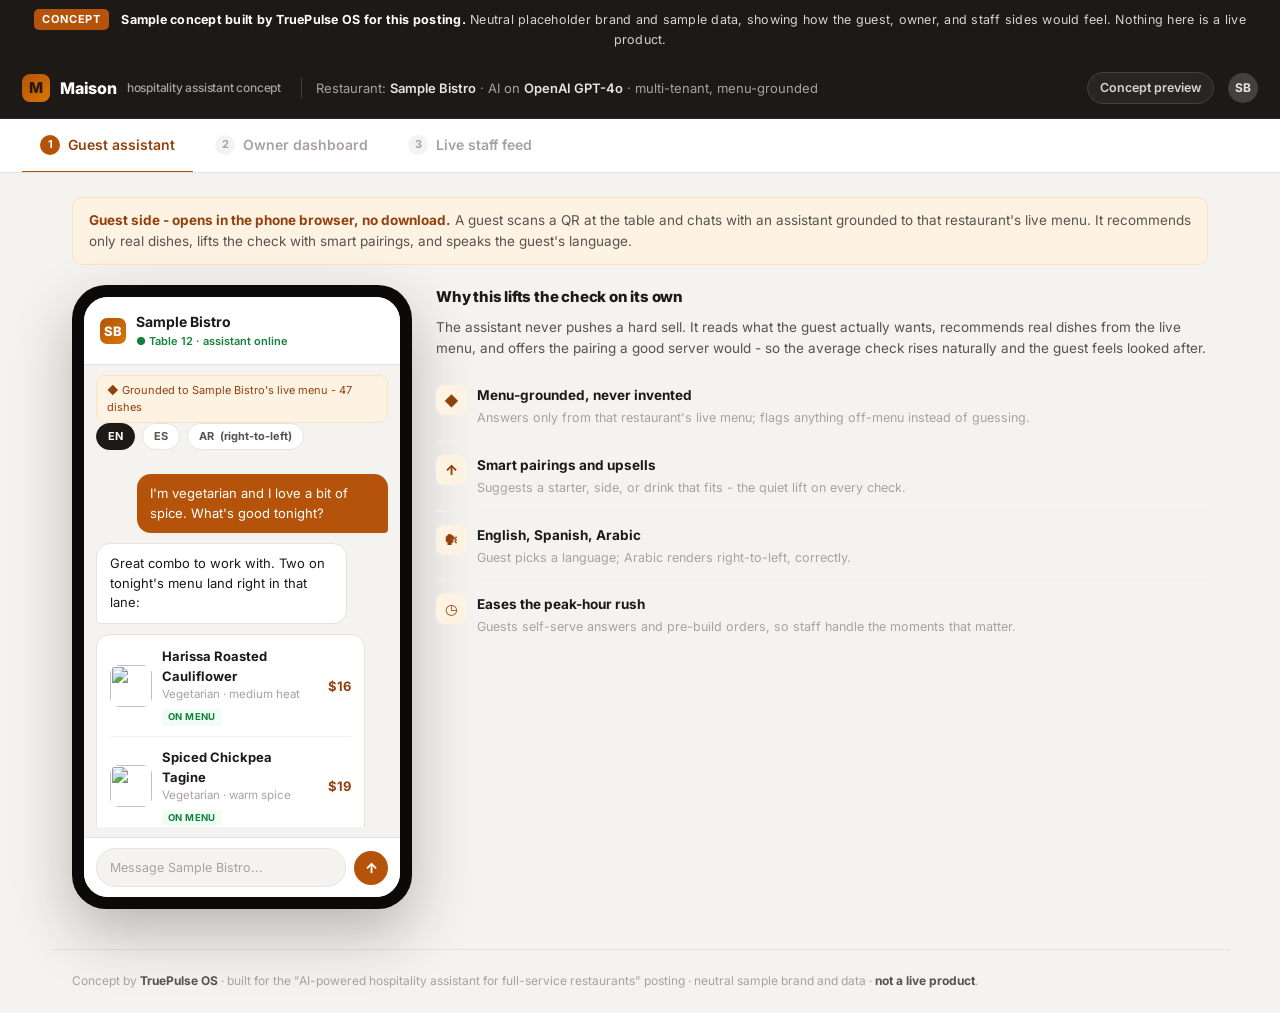
==== index.html @ a8e7f32b "Add hospitality assistant concept" ====
<!DOCTYPE html>
<html lang="en">
<head>
<meta charset="utf-8">
<meta name="viewport" content="width=device-width, initial-scale=1">
<title>AI Hospitality Assistant - Concept (Guest / Owner / Staff)</title>
<link rel="preconnect" href="https://fonts.googleapis.com">
<link rel="preconnect" href="https://fonts.gstatic.com" crossorigin>
<link href="https://fonts.googleapis.com/css2?family=Inter:wght@400;500;600;700;800&display=swap" rel="stylesheet">
<style>
  :root{
    --bg:#1c1917;--panel:#ffffff;--app:#f5f3f0;--line:#e7e2db;
    --ink:#1c1917;--ink2:#57534e;--ink3:#a8a29e;
    --accent:#b45309;--accent-d:#92400e;--accent-soft:#fef3e2;
    --gold:#d97706;
    --ok:#15803d;--ok-bg:#f0fdf4;
    --warn:#b45309;--warn-bg:#fffbeb;
    --crit:#b91c1c;--crit-bg:#fef2f2;
    --info:#0e7490;--info-bg:#ecfeff;
    --font:'Inter',system-ui,Segoe UI,sans-serif;
  }
  *{box-sizing:border-box;margin:0;padding:0;}
  body{font-family:var(--font);background:var(--app);color:var(--ink);font-size:14px;line-height:1.55;-webkit-font-smoothing:antialiased;}
  a{color:inherit;text-decoration:none;}

  .banner{background:var(--bg);color:#d6d3d1;font-size:12.5px;letter-spacing:.02em;text-align:center;padding:9px 16px;}
  .banner b{color:#fff;}
  .banner .pill{display:inline-block;background:var(--accent);color:#fff;font-weight:700;font-size:11px;letter-spacing:.08em;text-transform:uppercase;padding:2px 8px;border-radius:5px;margin-right:8px;vertical-align:1px;}

  .top{display:flex;align-items:center;gap:14px;background:var(--bg);color:#e7e5e4;padding:14px 22px;border-bottom:1px solid #292524;}
  .logo{display:flex;align-items:center;gap:10px;font-weight:800;font-size:16px;color:#fff;letter-spacing:-.2px;}
  .logo .mark{width:28px;height:28px;border-radius:8px;background:linear-gradient(135deg,var(--accent),var(--gold));display:grid;place-items:center;color:#2b1608;font-size:15px;font-weight:800;}
  .top .ctx{margin-left:6px;padding-left:14px;border-left:1px solid #44403c;color:#a8a29e;font-size:13px;}
  .top .ctx b{color:#e7e5e4;font-weight:600;}
  .top .right{margin-left:auto;display:flex;align-items:center;gap:14px;color:#a8a29e;font-size:12.5px;}
  .top .role{background:#292524;border:1px solid #44403c;border-radius:999px;padding:5px 12px;color:#d6d3d1;font-weight:600;}
  .top .who{width:30px;height:30px;border-radius:50%;background:#44403c;display:grid;place-items:center;color:#e7e5e4;font-weight:700;font-size:12px;}

  .tabs{display:flex;gap:4px;background:#fff;border-bottom:1px solid var(--line);padding:0 22px;position:sticky;top:0;z-index:20;overflow-x:auto;}
  .tab{padding:15px 18px;font-weight:600;font-size:14px;color:var(--ink3);cursor:pointer;border-bottom:2.5px solid transparent;transition:.15s;display:flex;align-items:center;gap:8px;white-space:nowrap;}
  .tab:hover{color:var(--ink2);}
  .tab.on{color:var(--accent-d);border-bottom-color:var(--accent);}
  .tab .num{width:20px;height:20px;border-radius:50%;background:var(--app);display:grid;place-items:center;font-size:11px;font-weight:700;color:var(--ink3);}
  .tab.on .num{background:var(--accent);color:#fff;}

  .wrap{max-width:1180px;margin:0 auto;padding:24px 22px 40px;}
  .view{display:none;}
  .view.on{display:block;animation:fade .25s ease;}
  @keyframes fade{from{opacity:0;transform:translateY(6px);}to{opacity:1;transform:none;}}

  .card{background:var(--panel);border:1px solid var(--line);border-radius:14px;box-shadow:0 1px 2px rgba(28,25,23,.04);}
  .card .hd{padding:16px 20px;border-bottom:1px solid var(--line);display:flex;align-items:center;gap:10px;}
  .card .hd h2{font-size:13px;font-weight:700;letter-spacing:.03em;text-transform:uppercase;color:var(--ink2);}
  .card .hd .count{margin-left:auto;font-size:12px;font-weight:600;color:var(--ink3);}
  .flow{color:var(--ink2);font-size:13.5px;margin:0 0 20px;padding:12px 16px;background:var(--accent-soft);border:1px solid #fbe3c4;border-radius:10px;}
  .flow b{color:var(--accent-d);}

  /* ===== Guest view ===== */
  .gcols{display:grid;grid-template-columns:340px 1fr;gap:24px;align-items:start;}
  @media(max-width:860px){.gcols{grid-template-columns:1fr;}}
  .phone{background:#0c0a09;border-radius:34px;padding:12px;box-shadow:0 24px 60px rgba(28,25,23,.28);max-width:340px;margin:0 auto;}
  .screen{background:var(--app);border-radius:24px;overflow:hidden;display:flex;flex-direction:column;height:600px;}
  .gbar{background:#fff;padding:14px 16px;border-bottom:1px solid var(--line);display:flex;align-items:center;gap:10px;}
  .gbar .gm{width:26px;height:26px;border-radius:7px;background:linear-gradient(135deg,var(--accent),var(--gold));display:grid;place-items:center;color:#fff;font-weight:800;font-size:13px;}
  .gbar .gt{font-weight:700;font-size:14px;}
  .gbar .gs{font-size:11px;color:var(--ok);font-weight:600;}
  .ground{margin:10px 12px 0;font-size:11px;color:var(--accent-d);background:var(--accent-soft);border:1px solid #fbe3c4;border-radius:8px;padding:6px 10px;display:flex;align-items:center;gap:6px;}
  .chat{flex:1;overflow:auto;padding:14px 12px;display:flex;flex-direction:column;gap:10px;}
  .b{max-width:86%;padding:10px 13px;border-radius:14px;font-size:13px;line-height:1.5;}
  .b.ai{background:#fff;border:1px solid var(--line);color:var(--ink);align-self:flex-start;border-bottom-left-radius:4px;}
  .b.me{background:var(--accent);color:#fff;align-self:flex-end;border-bottom-right-radius:4px;}
  .rec{align-self:flex-start;max-width:92%;background:#fff;border:1px solid var(--line);border-radius:14px;border-bottom-left-radius:4px;padding:11px 13px;}
  .rec .dish{display:flex;align-items:center;gap:10px;}
  .rec .dish + .dish{margin-top:10px;padding-top:10px;border-top:1px solid #f4f1ec;}
  .rec .thumb{width:42px;height:42px;border-radius:9px;object-fit:cover;flex:0 0 42px;}
  .rec .dn{font-weight:700;font-size:13px;}
  .rec .dd{font-size:11.5px;color:var(--ink3);}
  .rec .dp{margin-left:auto;font-weight:700;font-size:13px;color:var(--accent-d);}
  .rec .tag{display:inline-block;margin-top:2px;font-size:9.5px;font-weight:700;letter-spacing:.04em;text-transform:uppercase;color:var(--ok);background:var(--ok-bg);padding:1px 6px;border-radius:4px;}
  .pair{margin-top:10px;padding-top:10px;border-top:1px solid #f4f1ec;font-size:12px;color:var(--ink2);}
  .pair b{color:var(--accent-d);}
  .ginput{background:#fff;border-top:1px solid var(--line);padding:10px 12px;display:flex;gap:8px;align-items:center;}
  .ginput .gi{flex:1;background:var(--app);border:1px solid var(--line);border-radius:999px;padding:9px 13px;color:var(--ink3);font-size:12.5px;}
  .ginput .gsend{width:34px;height:34px;border-radius:50%;background:var(--accent);color:#fff;display:grid;place-items:center;font-weight:800;}
  .langrow{display:flex;gap:7px;margin:0 12px 10px;flex-wrap:wrap;}
  .lang{font-size:11px;font-weight:700;border:1px solid var(--line);background:#fff;color:var(--ink2);border-radius:999px;padding:4px 11px;cursor:pointer;}
  .lang.on{background:var(--ink);color:#fff;border-color:var(--ink);}
  .gside h3{font-size:15px;font-weight:800;margin-bottom:8px;letter-spacing:-.2px;}
  .gside p{color:var(--ink2);font-size:13.5px;margin-bottom:14px;}
  .feat{display:flex;gap:11px;padding:13px 0;border-top:1px solid #f4f1ec;}
  .feat:first-of-type{border-top:0;}
  .feat .fi{width:30px;height:30px;border-radius:8px;background:var(--accent-soft);color:var(--accent-d);display:grid;place-items:center;font-weight:800;flex:0 0 30px;font-size:14px;}
  .feat .fb b{display:block;font-size:13.5px;}
  .feat .fb span{font-size:12.5px;color:var(--ink3);}

  /* ===== Owner dashboard ===== */
  .tiles{display:grid;grid-template-columns:repeat(4,1fr);gap:14px;margin-bottom:20px;}
  @media(max-width:640px){.tiles{grid-template-columns:repeat(2,1fr);}}
  .tile{background:var(--panel);border:1px solid var(--line);border-radius:12px;padding:16px 18px;}
  .tile .n{font-size:26px;font-weight:800;letter-spacing:-.5px;line-height:1;color:var(--accent-d);}
  .tile .l{font-size:11px;font-weight:600;letter-spacing:.04em;text-transform:uppercase;color:var(--ink3);margin-top:6px;}
  .tile .up{font-size:11.5px;font-weight:700;color:var(--ok);margin-top:5px;}
  .tile.ok .n{color:var(--ok);}
  .ocols{display:grid;grid-template-columns:1.5fr 1fr;gap:20px;}
  @media(max-width:920px){.ocols{grid-template-columns:1fr;}}
  table{width:100%;border-collapse:collapse;}
  thead th{text-align:left;font-size:10.5px;font-weight:700;letter-spacing:.05em;text-transform:uppercase;color:var(--ink3);padding:12px 18px;border-bottom:1px solid var(--line);background:#faf8f5;}
  tbody td{padding:12px 18px;border-bottom:1px solid #f4f1ec;vertical-align:middle;font-size:13px;}
  .dishc{font-weight:700;}
  .dishc .p{font-size:11.5px;color:var(--ink3);font-weight:500;}
  .pricec{font-weight:700;color:var(--ink);}
  .toggle{width:38px;height:22px;border-radius:999px;background:var(--accent);position:relative;display:inline-block;}
  .toggle.off{background:#d6d3d1;}
  .toggle i{position:absolute;top:2px;left:18px;width:18px;height:18px;border-radius:50%;background:#fff;transition:.15s;}
  .toggle.off i{left:2px;}
  .prio{padding:13px 18px;border-top:1px solid #f4f1ec;display:flex;gap:11px;align-items:flex-start;}
  .prio:first-of-type{border-top:0;}
  .prio .pn{width:22px;height:22px;border-radius:6px;background:var(--accent-soft);color:var(--accent-d);display:grid;place-items:center;font-weight:800;font-size:11px;flex:0 0 22px;margin-top:1px;}
  .prio .pt{font-weight:600;font-size:13.5px;}
  .prio .ps{font-size:12px;color:var(--ink3);}
  .order{padding:12px 18px;border-top:1px solid #f4f1ec;display:flex;align-items:center;gap:11px;}
  .order:first-of-type{border-top:0;}
  .order .dotlive{width:8px;height:8px;border-radius:50%;background:var(--ok);flex:0 0 8px;}
  .order .ot{font-weight:600;font-size:13.5px;}
  .order .os{font-size:12px;color:var(--ink3);}
  .order .oa{margin-left:auto;font-weight:700;color:var(--accent-d);}

  /* ===== Live staff ===== */
  .feed{max-width:720px;}
  .ev{padding:14px 18px;border-top:1px solid #f4f1ec;display:flex;gap:13px;align-items:flex-start;}
  .ev:first-of-type{border-top:0;}
  .ev .ic{width:34px;height:34px;border-radius:9px;display:grid;place-items:center;font-weight:800;font-size:14px;flex:0 0 34px;}
  .ev .ic.new{background:var(--info-bg);color:var(--info);}
  .ev .ic.food{background:var(--accent-soft);color:var(--accent-d);}
  .ev .ic.alert{background:var(--crit-bg);color:var(--crit);}
  .ev .ic.ok{background:var(--ok-bg);color:var(--ok);}
  .ev .et{font-weight:600;font-size:13.5px;}
  .ev .es{font-size:12.5px;color:var(--ink3);margin-top:1px;}
  .ev .time{margin-left:auto;font-size:11.5px;color:var(--ink3);white-space:nowrap;}
  .ev .lng{display:inline-block;font-size:10px;font-weight:700;letter-spacing:.03em;text-transform:uppercase;color:var(--info);background:var(--info-bg);padding:1px 6px;border-radius:4px;margin-left:6px;}

  .foot{max-width:1180px;margin:0 auto;padding:22px;color:var(--ink3);font-size:12px;border-top:1px solid var(--line);}
  .foot b{color:var(--ink2);}
</style>
</head>
<body>

<div class="banner"><span class="pill">Concept</span> <b>Sample concept built by TruePulse OS for this posting.</b> Neutral placeholder brand and sample data, showing how the guest, owner, and staff sides would feel. Nothing here is a live product.</div>

<div class="top">
  <div class="logo"><span class="mark">M</span> Maison <span style="font-weight:500;color:#a8a29e;font-size:12px;">hospitality assistant concept</span></div>
  <div class="ctx">Restaurant: <b>Sample Bistro</b> · AI on <b>OpenAI GPT-4o</b> · multi-tenant, menu-grounded</div>
  <div class="right"><span class="role">Concept preview</span><span class="who">SB</span></div>
</div>

<div class="tabs">
  <div class="tab on" data-v="guest"><span class="num">1</span> Guest assistant</div>
  <div class="tab" data-v="owner"><span class="num">2</span> Owner dashboard</div>
  <div class="tab" data-v="staff"><span class="num">3</span> Live staff feed</div>
</div>

<div class="wrap">

  <!-- ===================== GUEST ===================== -->
  <div class="view on" id="guest">
    <div class="flow"><b>Guest side - opens in the phone browser, no download.</b> A guest scans a QR at the table and chats with an assistant grounded to that restaurant's live menu. It recommends only real dishes, lifts the check with smart pairings, and speaks the guest's language.</div>
    <div class="gcols">
      <div class="phone">
        <div class="screen">
          <div class="gbar"><span class="gm">SB</span><div><div class="gt">Sample Bistro</div><div class="gs">● Table 12 · assistant online</div></div></div>
          <div class="ground">◆ Grounded to Sample Bistro's live menu - 47 dishes</div>
          <div class="langrow"><span class="lang on">EN</span><span class="lang">ES</span><span class="lang">AR &nbsp;(right-to-left)</span></div>
          <div class="chat">
            <div class="b me">I'm vegetarian and I love a bit of spice. What's good tonight?</div>
            <div class="b ai">Great combo to work with. Two on tonight's menu land right in that lane:</div>
            <div class="rec">
              <div class="dish">
                <img class="thumb" src="https://images.unsplash.com/photo-1511690656952-34342bb7c2f2?w=120&h=120&fit=crop" alt="">
                <div><div class="dn">Harissa Roasted Cauliflower</div><div class="dd">Vegetarian · medium heat</div><span class="tag">On menu</span></div>
                <div class="dp">$16</div>
              </div>
              <div class="dish">
                <img class="thumb" src="https://images.unsplash.com/photo-1476718406336-bb5a9690ee2a?w=120&h=120&fit=crop" alt="">
                <div><div class="dn">Spiced Chickpea Tagine</div><div class="dd">Vegetarian · warm spice</div><span class="tag">On menu</span></div>
                <div class="dp">$19</div>
              </div>
              <div class="pair">Want to make it a meal? Guests love the <b>Charred Corn starter (+$7)</b> and a <b>mint lemonade (+$5)</b> with the tagine.</div>
            </div>
            <div class="b me">The tagine, and add the corn.</div>
            <div class="b ai">Nice pick. Added the tagine and charred corn - $26. Sending it to your server now. Anything for the table to share?</div>
          </div>
          <div class="langrow" style="margin-top:0"></div>
          <div class="ginput"><span class="gi">Message Sample Bistro...</span><span class="gsend">↑</span></div>
        </div>
      </div>
      <div class="gside">
        <h3>Why this lifts the check on its own</h3>
        <p>The assistant never pushes a hard sell. It reads what the guest actually wants, recommends real dishes from the live menu, and offers the pairing a good server would - so the average check rises naturally and the guest feels looked after.</p>
        <div class="feat"><span class="fi">◆</span><div class="fb"><b>Menu-grounded, never invented</b><span>Answers only from that restaurant's live menu; flags anything off-menu instead of guessing.</span></div></div>
        <div class="feat"><span class="fi">↑</span><div class="fb"><b>Smart pairings and upsells</b><span>Suggests a starter, side, or drink that fits - the quiet lift on every check.</span></div></div>
        <div class="feat"><span class="fi">🗣</span><div class="fb"><b>English, Spanish, Arabic</b><span>Guest picks a language; Arabic renders right-to-left, correctly.</span></div></div>
        <div class="feat"><span class="fi">◷</span><div class="fb"><b>Eases the peak-hour rush</b><span>Guests self-serve answers and pre-build orders, so staff handle the moments that matter.</span></div></div>
      </div>
    </div>
  </div>

  <!-- ===================== OWNER ===================== -->
  <div class="view" id="owner">
    <div class="flow"><b>Owner side - your dashboard.</b> Manage the menu the assistant is grounded to, see the day's priorities, watch live orders come in, and track the numbers that show the lift. Each restaurant sees only its own data - multi-tenant by design.</div>
    <div class="tiles">
      <div class="tile ok"><div class="n">$52.40</div><div class="l">Avg check today</div><div class="up">▲ 18% vs. last month</div></div>
      <div class="tile"><div class="n">134</div><div class="l">Covers today</div></div>
      <div class="tile"><div class="n">Tagine</div><div class="l">Top AI-featured dish</div></div>
      <div class="tile"><div class="n">7-9pm</div><div class="l">Peak load</div></div>
    </div>
    <div class="ocols">
      <div class="card">
        <div class="hd"><h2>Menu management</h2><span class="count">assistant grounded to these</span></div>
        <table>
          <thead><tr><th>Dish</th><th>Price</th><th>AI-featured</th></tr></thead>
          <tbody>
            <tr><td class="dishc">Spiced Chickpea Tagine<span class="p">Mains · vegetarian</span></td><td class="pricec">$19</td><td><span class="toggle"><i></i></span></td></tr>
            <tr><td class="dishc">Harissa Roasted Cauliflower<span class="p">Mains · vegetarian</span></td><td class="pricec">$16</td><td><span class="toggle"><i></i></span></td></tr>
            <tr><td class="dishc">Charred Corn<span class="p">Starters</span></td><td class="pricec">$7</td><td><span class="toggle"><i></i></span></td></tr>
            <tr><td class="dishc">Braised Short Rib<span class="p">Mains</span></td><td class="pricec">$32</td><td><span class="toggle off"><i></i></span></td></tr>
            <tr><td class="dishc">Mint Lemonade<span class="p">Drinks · non-alcoholic</span></td><td class="pricec">$5</td><td><span class="toggle"><i></i></span></td></tr>
          </tbody>
        </table>
      </div>
      <div>
        <div class="card" style="margin-bottom:20px;">
          <div class="hd"><h2>Today's priorities</h2></div>
          <div class="prio"><span class="pn">1</span><div><div class="pt">Push the tagine</div><div class="ps">High margin, strong stock - featured in the assistant.</div></div></div>
          <div class="prio"><span class="pn">2</span><div><div class="pt">86 the branzino</div><div class="ps">Out of stock; assistant will stop recommending it.</div></div></div>
          <div class="prio"><span class="pn">3</span><div><div class="pt">Staff the 7-9pm peak</div><div class="ps">Busiest window; assistant absorbs table questions.</div></div></div>
        </div>
        <div class="card">
          <div class="hd"><h2>Live orders</h2><span class="count">● streaming</span></div>
          <div class="order"><span class="dotlive"></span><div><div class="ot">Table 12</div><div class="os">Tagine + charred corn</div></div><span class="oa">$26</span></div>
          <div class="order"><span class="dotlive"></span><div><div class="ot">Table 5</div><div class="os">Short rib + house red</div></div><span class="oa">$47</span></div>
          <div class="order"><span class="dotlive"></span><div><div class="ot">Table 9</div><div class="os">Cauliflower + lemonade</div></div><span class="oa">$21</span></div>
        </div>
      </div>
    </div>
  </div>

  <!-- ===================== STAFF ===================== -->
  <div class="view" id="staff">
    <div class="flow"><b>Staff side - real-time.</b> The guest interface and the floor stay in sync. Orders, questions, and allergy flags arrive the moment a guest sends them, in the guest's language with a translation for staff - so peak hours run calmer.</div>
    <div class="card feed">
      <div class="hd"><h2>Live floor feed</h2><span class="count">● connected</span></div>
      <div class="ev"><span class="ic food">▲</span><div><div class="et">Table 12 placed an order</div><div class="es">Spiced Chickpea Tagine + Charred Corn - sent to kitchen</div></div><span class="time">just now</span></div>
      <div class="ev"><span class="ic alert">!</span><div><div class="et">Allergy flag - Table 5 <span class="lng">ES → EN</span></div><div class="es">Guest noted a shellfish allergy; short rib is clear, kitchen notified.</div></div><span class="time">1 min</span></div>
      <div class="ev"><span class="ic new">?</span><div><div class="et">Table 9 asked a question <span class="lng">AR → EN</span></div><div class="es">"Is the lemonade sweetened?" - assistant answered from the menu; no staff time needed.</div></div><span class="time">3 min</span></div>
      <div class="ev"><span class="ic ok">✓</span><div><div class="et">Table 3 ready for the check</div><div class="es">Guest requested the bill through the assistant.</div></div><span class="time">6 min</span></div>
      <div class="ev"><span class="ic food">▲</span><div><div class="et">Table 7 added a round</div><div class="es">Two mint lemonades - added to the open tab.</div></div><span class="time">8 min</span></div>
    </div>
  </div>

</div>

<div class="foot">Concept by <b>TruePulse OS</b> · built for the "AI-powered hospitality assistant for full-service restaurants" posting · neutral sample brand and data · <b>not a live product</b>.</div>

<script>
  document.querySelectorAll('.tab').forEach(function(t){
    t.addEventListener('click',function(){
      document.querySelectorAll('.tab').forEach(function(x){x.classList.remove('on');});
      document.querySelectorAll('.view').forEach(function(x){x.classList.remove('on');});
      t.classList.add('on');
      document.getElementById(t.dataset.v).classList.add('on');
      window.scrollTo({top:0,behavior:'smooth'});
    });
  });
  document.querySelectorAll('.lang').forEach(function(l){
    l.addEventListener('click',function(){
      document.querySelectorAll('.lang').forEach(function(x){x.classList.remove('on');});
      l.classList.add('on');
    });
  });
</script>
</body>
</html>
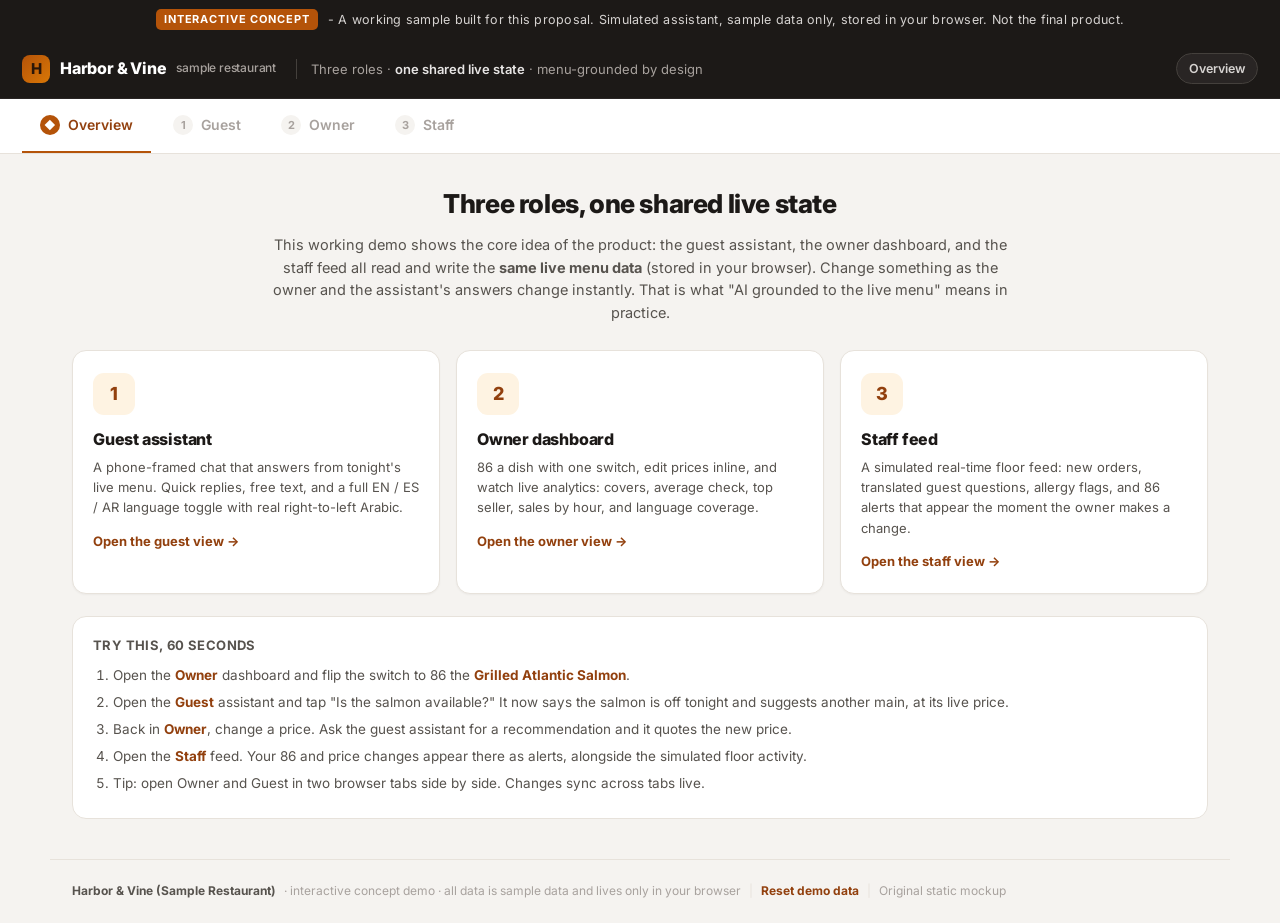
==== commit 10cc9300: "Upgrade static mockup to working interactive demo app Guest assistant, owner dashboard, and staff fe" ====
--- a/index.html
+++ b/index.html
@@ -3,280 +3,80 @@
 <head>
 <meta charset="utf-8">
 <meta name="viewport" content="width=device-width, initial-scale=1">
-<title>AI Hospitality Assistant - Concept (Guest / Owner / Staff)</title>
+<title>AI Hospitality Assistant - Interactive Concept - Overview</title>
 <link rel="preconnect" href="https://fonts.googleapis.com">
 <link rel="preconnect" href="https://fonts.gstatic.com" crossorigin>
 <link href="https://fonts.googleapis.com/css2?family=Inter:wght@400;500;600;700;800&display=swap" rel="stylesheet">
-<style>
-  :root{
-    --bg:#1c1917;--panel:#ffffff;--app:#f5f3f0;--line:#e7e2db;
-    --ink:#1c1917;--ink2:#57534e;--ink3:#a8a29e;
-    --accent:#b45309;--accent-d:#92400e;--accent-soft:#fef3e2;
-    --gold:#d97706;
-    --ok:#15803d;--ok-bg:#f0fdf4;
-    --warn:#b45309;--warn-bg:#fffbeb;
-    --crit:#b91c1c;--crit-bg:#fef2f2;
-    --info:#0e7490;--info-bg:#ecfeff;
-    --font:'Inter',system-ui,Segoe UI,sans-serif;
-  }
-  *{box-sizing:border-box;margin:0;padding:0;}
-  body{font-family:var(--font);background:var(--app);color:var(--ink);font-size:14px;line-height:1.55;-webkit-font-smoothing:antialiased;}
-  a{color:inherit;text-decoration:none;}
-
-  .banner{background:var(--bg);color:#d6d3d1;font-size:12.5px;letter-spacing:.02em;text-align:center;padding:9px 16px;}
-  .banner b{color:#fff;}
-  .banner .pill{display:inline-block;background:var(--accent);color:#fff;font-weight:700;font-size:11px;letter-spacing:.08em;text-transform:uppercase;padding:2px 8px;border-radius:5px;margin-right:8px;vertical-align:1px;}
-
-  .top{display:flex;align-items:center;gap:14px;background:var(--bg);color:#e7e5e4;padding:14px 22px;border-bottom:1px solid #292524;}
-  .logo{display:flex;align-items:center;gap:10px;font-weight:800;font-size:16px;color:#fff;letter-spacing:-.2px;}
-  .logo .mark{width:28px;height:28px;border-radius:8px;background:linear-gradient(135deg,var(--accent),var(--gold));display:grid;place-items:center;color:#2b1608;font-size:15px;font-weight:800;}
-  .top .ctx{margin-left:6px;padding-left:14px;border-left:1px solid #44403c;color:#a8a29e;font-size:13px;}
-  .top .ctx b{color:#e7e5e4;font-weight:600;}
-  .top .right{margin-left:auto;display:flex;align-items:center;gap:14px;color:#a8a29e;font-size:12.5px;}
-  .top .role{background:#292524;border:1px solid #44403c;border-radius:999px;padding:5px 12px;color:#d6d3d1;font-weight:600;}
-  .top .who{width:30px;height:30px;border-radius:50%;background:#44403c;display:grid;place-items:center;color:#e7e5e4;font-weight:700;font-size:12px;}
-
-  .tabs{display:flex;gap:4px;background:#fff;border-bottom:1px solid var(--line);padding:0 22px;position:sticky;top:0;z-index:20;overflow-x:auto;}
-  .tab{padding:15px 18px;font-weight:600;font-size:14px;color:var(--ink3);cursor:pointer;border-bottom:2.5px solid transparent;transition:.15s;display:flex;align-items:center;gap:8px;white-space:nowrap;}
-  .tab:hover{color:var(--ink2);}
-  .tab.on{color:var(--accent-d);border-bottom-color:var(--accent);}
-  .tab .num{width:20px;height:20px;border-radius:50%;background:var(--app);display:grid;place-items:center;font-size:11px;font-weight:700;color:var(--ink3);}
-  .tab.on .num{background:var(--accent);color:#fff;}
-
-  .wrap{max-width:1180px;margin:0 auto;padding:24px 22px 40px;}
-  .view{display:none;}
-  .view.on{display:block;animation:fade .25s ease;}
-  @keyframes fade{from{opacity:0;transform:translateY(6px);}to{opacity:1;transform:none;}}
-
-  .card{background:var(--panel);border:1px solid var(--line);border-radius:14px;box-shadow:0 1px 2px rgba(28,25,23,.04);}
-  .card .hd{padding:16px 20px;border-bottom:1px solid var(--line);display:flex;align-items:center;gap:10px;}
-  .card .hd h2{font-size:13px;font-weight:700;letter-spacing:.03em;text-transform:uppercase;color:var(--ink2);}
-  .card .hd .count{margin-left:auto;font-size:12px;font-weight:600;color:var(--ink3);}
-  .flow{color:var(--ink2);font-size:13.5px;margin:0 0 20px;padding:12px 16px;background:var(--accent-soft);border:1px solid #fbe3c4;border-radius:10px;}
-  .flow b{color:var(--accent-d);}
-
-  /* ===== Guest view ===== */
-  .gcols{display:grid;grid-template-columns:340px 1fr;gap:24px;align-items:start;}
-  @media(max-width:860px){.gcols{grid-template-columns:1fr;}}
-  .phone{background:#0c0a09;border-radius:34px;padding:12px;box-shadow:0 24px 60px rgba(28,25,23,.28);max-width:340px;margin:0 auto;}
-  .screen{background:var(--app);border-radius:24px;overflow:hidden;display:flex;flex-direction:column;height:600px;}
-  .gbar{background:#fff;padding:14px 16px;border-bottom:1px solid var(--line);display:flex;align-items:center;gap:10px;}
-  .gbar .gm{width:26px;height:26px;border-radius:7px;background:linear-gradient(135deg,var(--accent),var(--gold));display:grid;place-items:center;color:#fff;font-weight:800;font-size:13px;}
-  .gbar .gt{font-weight:700;font-size:14px;}
-  .gbar .gs{font-size:11px;color:var(--ok);font-weight:600;}
-  .ground{margin:10px 12px 0;font-size:11px;color:var(--accent-d);background:var(--accent-soft);border:1px solid #fbe3c4;border-radius:8px;padding:6px 10px;display:flex;align-items:center;gap:6px;}
-  .chat{flex:1;overflow:auto;padding:14px 12px;display:flex;flex-direction:column;gap:10px;}
-  .b{max-width:86%;padding:10px 13px;border-radius:14px;font-size:13px;line-height:1.5;}
-  .b.ai{background:#fff;border:1px solid var(--line);color:var(--ink);align-self:flex-start;border-bottom-left-radius:4px;}
-  .b.me{background:var(--accent);color:#fff;align-self:flex-end;border-bottom-right-radius:4px;}
-  .rec{align-self:flex-start;max-width:92%;background:#fff;border:1px solid var(--line);border-radius:14px;border-bottom-left-radius:4px;padding:11px 13px;}
-  .rec .dish{display:flex;align-items:center;gap:10px;}
-  .rec .dish + .dish{margin-top:10px;padding-top:10px;border-top:1px solid #f4f1ec;}
-  .rec .thumb{width:42px;height:42px;border-radius:9px;object-fit:cover;flex:0 0 42px;}
-  .rec .dn{font-weight:700;font-size:13px;}
-  .rec .dd{font-size:11.5px;color:var(--ink3);}
-  .rec .dp{margin-left:auto;font-weight:700;font-size:13px;color:var(--accent-d);}
-  .rec .tag{display:inline-block;margin-top:2px;font-size:9.5px;font-weight:700;letter-spacing:.04em;text-transform:uppercase;color:var(--ok);background:var(--ok-bg);padding:1px 6px;border-radius:4px;}
-  .pair{margin-top:10px;padding-top:10px;border-top:1px solid #f4f1ec;font-size:12px;color:var(--ink2);}
-  .pair b{color:var(--accent-d);}
-  .ginput{background:#fff;border-top:1px solid var(--line);padding:10px 12px;display:flex;gap:8px;align-items:center;}
-  .ginput .gi{flex:1;background:var(--app);border:1px solid var(--line);border-radius:999px;padding:9px 13px;color:var(--ink3);font-size:12.5px;}
-  .ginput .gsend{width:34px;height:34px;border-radius:50%;background:var(--accent);color:#fff;display:grid;place-items:center;font-weight:800;}
-  .langrow{display:flex;gap:7px;margin:0 12px 10px;flex-wrap:wrap;}
-  .lang{font-size:11px;font-weight:700;border:1px solid var(--line);background:#fff;color:var(--ink2);border-radius:999px;padding:4px 11px;cursor:pointer;}
-  .lang.on{background:var(--ink);color:#fff;border-color:var(--ink);}
-  .gside h3{font-size:15px;font-weight:800;margin-bottom:8px;letter-spacing:-.2px;}
-  .gside p{color:var(--ink2);font-size:13.5px;margin-bottom:14px;}
-  .feat{display:flex;gap:11px;padding:13px 0;border-top:1px solid #f4f1ec;}
-  .feat:first-of-type{border-top:0;}
-  .feat .fi{width:30px;height:30px;border-radius:8px;background:var(--accent-soft);color:var(--accent-d);display:grid;place-items:center;font-weight:800;flex:0 0 30px;font-size:14px;}
-  .feat .fb b{display:block;font-size:13.5px;}
-  .feat .fb span{font-size:12.5px;color:var(--ink3);}
-
-  /* ===== Owner dashboard ===== */
-  .tiles{display:grid;grid-template-columns:repeat(4,1fr);gap:14px;margin-bottom:20px;}
-  @media(max-width:640px){.tiles{grid-template-columns:repeat(2,1fr);}}
-  .tile{background:var(--panel);border:1px solid var(--line);border-radius:12px;padding:16px 18px;}
-  .tile .n{font-size:26px;font-weight:800;letter-spacing:-.5px;line-height:1;color:var(--accent-d);}
-  .tile .l{font-size:11px;font-weight:600;letter-spacing:.04em;text-transform:uppercase;color:var(--ink3);margin-top:6px;}
-  .tile .up{font-size:11.5px;font-weight:700;color:var(--ok);margin-top:5px;}
-  .tile.ok .n{color:var(--ok);}
-  .ocols{display:grid;grid-template-columns:1.5fr 1fr;gap:20px;}
-  @media(max-width:920px){.ocols{grid-template-columns:1fr;}}
-  table{width:100%;border-collapse:collapse;}
-  thead th{text-align:left;font-size:10.5px;font-weight:700;letter-spacing:.05em;text-transform:uppercase;color:var(--ink3);padding:12px 18px;border-bottom:1px solid var(--line);background:#faf8f5;}
-  tbody td{padding:12px 18px;border-bottom:1px solid #f4f1ec;vertical-align:middle;font-size:13px;}
-  .dishc{font-weight:700;}
-  .dishc .p{font-size:11.5px;color:var(--ink3);font-weight:500;}
-  .pricec{font-weight:700;color:var(--ink);}
-  .toggle{width:38px;height:22px;border-radius:999px;background:var(--accent);position:relative;display:inline-block;}
-  .toggle.off{background:#d6d3d1;}
-  .toggle i{position:absolute;top:2px;left:18px;width:18px;height:18px;border-radius:50%;background:#fff;transition:.15s;}
-  .toggle.off i{left:2px;}
-  .prio{padding:13px 18px;border-top:1px solid #f4f1ec;display:flex;gap:11px;align-items:flex-start;}
-  .prio:first-of-type{border-top:0;}
-  .prio .pn{width:22px;height:22px;border-radius:6px;background:var(--accent-soft);color:var(--accent-d);display:grid;place-items:center;font-weight:800;font-size:11px;flex:0 0 22px;margin-top:1px;}
-  .prio .pt{font-weight:600;font-size:13.5px;}
-  .prio .ps{font-size:12px;color:var(--ink3);}
-  .order{padding:12px 18px;border-top:1px solid #f4f1ec;display:flex;align-items:center;gap:11px;}
-  .order:first-of-type{border-top:0;}
-  .order .dotlive{width:8px;height:8px;border-radius:50%;background:var(--ok);flex:0 0 8px;}
-  .order .ot{font-weight:600;font-size:13.5px;}
-  .order .os{font-size:12px;color:var(--ink3);}
-  .order .oa{margin-left:auto;font-weight:700;color:var(--accent-d);}
-
-  /* ===== Live staff ===== */
-  .feed{max-width:720px;}
-  .ev{padding:14px 18px;border-top:1px solid #f4f1ec;display:flex;gap:13px;align-items:flex-start;}
-  .ev:first-of-type{border-top:0;}
-  .ev .ic{width:34px;height:34px;border-radius:9px;display:grid;place-items:center;font-weight:800;font-size:14px;flex:0 0 34px;}
-  .ev .ic.new{background:var(--info-bg);color:var(--info);}
-  .ev .ic.food{background:var(--accent-soft);color:var(--accent-d);}
-  .ev .ic.alert{background:var(--crit-bg);color:var(--crit);}
-  .ev .ic.ok{background:var(--ok-bg);color:var(--ok);}
-  .ev .et{font-weight:600;font-size:13.5px;}
-  .ev .es{font-size:12.5px;color:var(--ink3);margin-top:1px;}
-  .ev .time{margin-left:auto;font-size:11.5px;color:var(--ink3);white-space:nowrap;}
-  .ev .lng{display:inline-block;font-size:10px;font-weight:700;letter-spacing:.03em;text-transform:uppercase;color:var(--info);background:var(--info-bg);padding:1px 6px;border-radius:4px;margin-left:6px;}
-
-  .foot{max-width:1180px;margin:0 auto;padding:22px;color:var(--ink3);font-size:12px;border-top:1px solid var(--line);}
-  .foot b{color:var(--ink2);}
-</style>
+<link rel="stylesheet" href="shared/styles.css">
 </head>
 <body>
 
-<div class="banner"><span class="pill">Concept</span> <b>Sample concept built by TruePulse OS for this posting.</b> Neutral placeholder brand and sample data, showing how the guest, owner, and staff sides would feel. Nothing here is a live product.</div>
+<div class="banner"><span class="pill">Interactive concept</span> - A working sample built for this proposal. Simulated assistant, sample data only, stored in your browser. Not the final product.</div>
 
 <div class="top">
-  <div class="logo"><span class="mark">M</span> Maison <span style="font-weight:500;color:#a8a29e;font-size:12px;">hospitality assistant concept</span></div>
-  <div class="ctx">Restaurant: <b>Sample Bistro</b> · AI on <b>OpenAI GPT-4o</b> · multi-tenant, menu-grounded</div>
-  <div class="right"><span class="role">Concept preview</span><span class="who">SB</span></div>
+  <div class="logo"><span class="mark">H</span> Harbor &amp; Vine <span class="sub">sample restaurant</span></div>
+  <div class="ctx">Three roles · <b>one shared live state</b> · menu-grounded by design</div>
+  <div class="right"><span class="role">Overview</span></div>
 </div>
 
-<div class="tabs">
-  <div class="tab on" data-v="guest"><span class="num">1</span> Guest assistant</div>
-  <div class="tab" data-v="owner"><span class="num">2</span> Owner dashboard</div>
-  <div class="tab" data-v="staff"><span class="num">3</span> Live staff feed</div>
-</div>
+<nav class="tabs">
+  <a class="tab on" href="index.html"><span class="num">◆</span> Overview</a>
+  <a class="tab" href="guest.html"><span class="num">1</span> Guest</a>
+  <a class="tab" href="owner.html"><span class="num">2</span> Owner</a>
+  <a class="tab" href="staff.html"><span class="num">3</span> Staff</a>
+</nav>
 
 <div class="wrap">
 
-  <!-- ===================== GUEST ===================== -->
-  <div class="view on" id="guest">
-    <div class="flow"><b>Guest side - opens in the phone browser, no download.</b> A guest scans a QR at the table and chats with an assistant grounded to that restaurant's live menu. It recommends only real dishes, lifts the check with smart pairings, and speaks the guest's language.</div>
-    <div class="gcols">
-      <div class="phone">
-        <div class="screen">
-          <div class="gbar"><span class="gm">SB</span><div><div class="gt">Sample Bistro</div><div class="gs">● Table 12 · assistant online</div></div></div>
-          <div class="ground">◆ Grounded to Sample Bistro's live menu - 47 dishes</div>
-          <div class="langrow"><span class="lang on">EN</span><span class="lang">ES</span><span class="lang">AR &nbsp;(right-to-left)</span></div>
-          <div class="chat">
-            <div class="b me">I'm vegetarian and I love a bit of spice. What's good tonight?</div>
-            <div class="b ai">Great combo to work with. Two on tonight's menu land right in that lane:</div>
-            <div class="rec">
-              <div class="dish">
-                <img class="thumb" src="https://images.unsplash.com/photo-1511690656952-34342bb7c2f2?w=120&h=120&fit=crop" alt="">
-                <div><div class="dn">Harissa Roasted Cauliflower</div><div class="dd">Vegetarian · medium heat</div><span class="tag">On menu</span></div>
-                <div class="dp">$16</div>
-              </div>
-              <div class="dish">
-                <img class="thumb" src="https://images.unsplash.com/photo-1476718406336-bb5a9690ee2a?w=120&h=120&fit=crop" alt="">
-                <div><div class="dn">Spiced Chickpea Tagine</div><div class="dd">Vegetarian · warm spice</div><span class="tag">On menu</span></div>
-                <div class="dp">$19</div>
-              </div>
-              <div class="pair">Want to make it a meal? Guests love the <b>Charred Corn starter (+$7)</b> and a <b>mint lemonade (+$5)</b> with the tagine.</div>
-            </div>
-            <div class="b me">The tagine, and add the corn.</div>
-            <div class="b ai">Nice pick. Added the tagine and charred corn - $26. Sending it to your server now. Anything for the table to share?</div>
-          </div>
-          <div class="langrow" style="margin-top:0"></div>
-          <div class="ginput"><span class="gi">Message Sample Bistro...</span><span class="gsend">↑</span></div>
-        </div>
-      </div>
-      <div class="gside">
-        <h3>Why this lifts the check on its own</h3>
-        <p>The assistant never pushes a hard sell. It reads what the guest actually wants, recommends real dishes from the live menu, and offers the pairing a good server would - so the average check rises naturally and the guest feels looked after.</p>
-        <div class="feat"><span class="fi">◆</span><div class="fb"><b>Menu-grounded, never invented</b><span>Answers only from that restaurant's live menu; flags anything off-menu instead of guessing.</span></div></div>
-        <div class="feat"><span class="fi">↑</span><div class="fb"><b>Smart pairings and upsells</b><span>Suggests a starter, side, or drink that fits - the quiet lift on every check.</span></div></div>
-        <div class="feat"><span class="fi">🗣</span><div class="fb"><b>English, Spanish, Arabic</b><span>Guest picks a language; Arabic renders right-to-left, correctly.</span></div></div>
-        <div class="feat"><span class="fi">◷</span><div class="fb"><b>Eases the peak-hour rush</b><span>Guests self-serve answers and pre-build orders, so staff handle the moments that matter.</span></div></div>
-      </div>
-    </div>
+  <div class="hero">
+    <h1>Three roles, one shared live state</h1>
+    <p>This working demo shows the core idea of the product: the guest assistant, the owner dashboard, and the staff feed all read and write the <b>same live menu data</b> (stored in your browser). Change something as the owner and the assistant's answers change instantly. That is what "AI grounded to the live menu" means in practice.</p>
   </div>
 
-  <!-- ===================== OWNER ===================== -->
-  <div class="view" id="owner">
-    <div class="flow"><b>Owner side - your dashboard.</b> Manage the menu the assistant is grounded to, see the day's priorities, watch live orders come in, and track the numbers that show the lift. Each restaurant sees only its own data - multi-tenant by design.</div>
-    <div class="tiles">
-      <div class="tile ok"><div class="n">$52.40</div><div class="l">Avg check today</div><div class="up">▲ 18% vs. last month</div></div>
-      <div class="tile"><div class="n">134</div><div class="l">Covers today</div></div>
-      <div class="tile"><div class="n">Tagine</div><div class="l">Top AI-featured dish</div></div>
-      <div class="tile"><div class="n">7-9pm</div><div class="l">Peak load</div></div>
-    </div>
-    <div class="ocols">
-      <div class="card">
-        <div class="hd"><h2>Menu management</h2><span class="count">assistant grounded to these</span></div>
-        <table>
-          <thead><tr><th>Dish</th><th>Price</th><th>AI-featured</th></tr></thead>
-          <tbody>
-            <tr><td class="dishc">Spiced Chickpea Tagine<span class="p">Mains · vegetarian</span></td><td class="pricec">$19</td><td><span class="toggle"><i></i></span></td></tr>
-            <tr><td class="dishc">Harissa Roasted Cauliflower<span class="p">Mains · vegetarian</span></td><td class="pricec">$16</td><td><span class="toggle"><i></i></span></td></tr>
-            <tr><td class="dishc">Charred Corn<span class="p">Starters</span></td><td class="pricec">$7</td><td><span class="toggle"><i></i></span></td></tr>
-            <tr><td class="dishc">Braised Short Rib<span class="p">Mains</span></td><td class="pricec">$32</td><td><span class="toggle off"><i></i></span></td></tr>
-            <tr><td class="dishc">Mint Lemonade<span class="p">Drinks · non-alcoholic</span></td><td class="pricec">$5</td><td><span class="toggle"><i></i></span></td></tr>
-          </tbody>
-        </table>
-      </div>
-      <div>
-        <div class="card" style="margin-bottom:20px;">
-          <div class="hd"><h2>Today's priorities</h2></div>
-          <div class="prio"><span class="pn">1</span><div><div class="pt">Push the tagine</div><div class="ps">High margin, strong stock - featured in the assistant.</div></div></div>
-          <div class="prio"><span class="pn">2</span><div><div class="pt">86 the branzino</div><div class="ps">Out of stock; assistant will stop recommending it.</div></div></div>
-          <div class="prio"><span class="pn">3</span><div><div class="pt">Staff the 7-9pm peak</div><div class="ps">Busiest window; assistant absorbs table questions.</div></div></div>
-        </div>
-        <div class="card">
-          <div class="hd"><h2>Live orders</h2><span class="count">● streaming</span></div>
-          <div class="order"><span class="dotlive"></span><div><div class="ot">Table 12</div><div class="os">Tagine + charred corn</div></div><span class="oa">$26</span></div>
-          <div class="order"><span class="dotlive"></span><div><div class="ot">Table 5</div><div class="os">Short rib + house red</div></div><span class="oa">$47</span></div>
-          <div class="order"><span class="dotlive"></span><div><div class="ot">Table 9</div><div class="os">Cauliflower + lemonade</div></div><span class="oa">$21</span></div>
-        </div>
-      </div>
-    </div>
+  <div class="launch">
+    <a class="lcard" href="guest.html">
+      <div class="lic">1</div>
+      <h3>Guest assistant</h3>
+      <p>A phone-framed chat that answers from tonight's live menu. Quick replies, free text, and a full EN / ES / AR language toggle with real right-to-left Arabic.</p>
+      <span class="go">Open the guest view →</span>
+    </a>
+    <a class="lcard" href="owner.html">
+      <div class="lic">2</div>
+      <h3>Owner dashboard</h3>
+      <p>86 a dish with one switch, edit prices inline, and watch live analytics: covers, average check, top seller, sales by hour, and language coverage.</p>
+      <span class="go">Open the owner view →</span>
+    </a>
+    <a class="lcard" href="staff.html">
+      <div class="lic">3</div>
+      <h3>Staff feed</h3>
+      <p>A simulated real-time floor feed: new orders, translated guest questions, allergy flags, and 86 alerts that appear the moment the owner makes a change.</p>
+      <span class="go">Open the staff view →</span>
+    </a>
   </div>
 
-  <!-- ===================== STAFF ===================== -->
-  <div class="view" id="staff">
-    <div class="flow"><b>Staff side - real-time.</b> The guest interface and the floor stay in sync. Orders, questions, and allergy flags arrive the moment a guest sends them, in the guest's language with a translation for staff - so peak hours run calmer.</div>
-    <div class="card feed">
-      <div class="hd"><h2>Live floor feed</h2><span class="count">● connected</span></div>
-      <div class="ev"><span class="ic food">▲</span><div><div class="et">Table 12 placed an order</div><div class="es">Spiced Chickpea Tagine + Charred Corn - sent to kitchen</div></div><span class="time">just now</span></div>
-      <div class="ev"><span class="ic alert">!</span><div><div class="et">Allergy flag - Table 5 <span class="lng">ES → EN</span></div><div class="es">Guest noted a shellfish allergy; short rib is clear, kitchen notified.</div></div><span class="time">1 min</span></div>
-      <div class="ev"><span class="ic new">?</span><div><div class="et">Table 9 asked a question <span class="lng">AR → EN</span></div><div class="es">"Is the lemonade sweetened?" - assistant answered from the menu; no staff time needed.</div></div><span class="time">3 min</span></div>
-      <div class="ev"><span class="ic ok">✓</span><div><div class="et">Table 3 ready for the check</div><div class="es">Guest requested the bill through the assistant.</div></div><span class="time">6 min</span></div>
-      <div class="ev"><span class="ic food">▲</span><div><div class="et">Table 7 added a round</div><div class="es">Two mint lemonades - added to the open tab.</div></div><span class="time">8 min</span></div>
-    </div>
+  <div class="try">
+    <h4>Try this, 60 seconds</h4>
+    <ol>
+      <li>Open the <b>Owner</b> dashboard and flip the switch to 86 the <b>Grilled Atlantic Salmon</b>.</li>
+      <li>Open the <b>Guest</b> assistant and tap "Is the salmon available?" It now says the salmon is off tonight and suggests another main, at its live price.</li>
+      <li>Back in <b>Owner</b>, change a price. Ask the guest assistant for a recommendation and it quotes the new price.</li>
+      <li>Open the <b>Staff</b> feed. Your 86 and price changes appear there as alerts, alongside the simulated floor activity.</li>
+      <li>Tip: open Owner and Guest in two browser tabs side by side. Changes sync across tabs live.</li>
+    </ol>
   </div>
 
 </div>
 
-<div class="foot">Concept by <b>TruePulse OS</b> · built for the "AI-powered hospitality assistant for full-service restaurants" posting · neutral sample brand and data · <b>not a live product</b>.</div>
+<div class="foot">
+  <b>Harbor &amp; Vine (Sample Restaurant)</b> · interactive concept demo · all data is sample data and lives only in your browser
+  <span class="sp">|</span> <a class="reset" href="#" data-reset-demo>Reset demo data</a>
+  <span class="sp">|</span> <a href="legacy.html">Original static mockup</a>
+</div>
 
+<script src="shared/app.js"></script>
 <script>
-  document.querySelectorAll('.tab').forEach(function(t){
-    t.addEventListener('click',function(){
-      document.querySelectorAll('.tab').forEach(function(x){x.classList.remove('on');});
-      document.querySelectorAll('.view').forEach(function(x){x.classList.remove('on');});
-      t.classList.add('on');
-      document.getElementById(t.dataset.v).classList.add('on');
-      window.scrollTo({top:0,behavior:'smooth'});
-    });
-  });
-  document.querySelectorAll('.lang').forEach(function(l){
-    l.addEventListener('click',function(){
-      document.querySelectorAll('.lang').forEach(function(x){x.classList.remove('on');});
-      l.classList.add('on');
-    });
-  });
+  /* Seed the demo data on first visit so every page opens ready. */
+  try { HV.load(); } catch (e) { /* ignore */ }
 </script>
 </body>
 </html>
--- a/shared/styles.css
+++ b/shared/styles.css
@@ -0,0 +1,197 @@
+/* Harbor & Vine, interactive concept demo. Shared styles for all pages. */
+
+:root{
+  --bg:#1c1917;--panel:#ffffff;--app:#f5f3f0;--line:#e7e2db;
+  --ink:#1c1917;--ink2:#57534e;--ink3:#a8a29e;
+  --accent:#b45309;--accent-d:#92400e;--accent-soft:#fef3e2;
+  --gold:#d97706;
+  --ok:#15803d;--ok-bg:#f0fdf4;
+  --warn:#b45309;--warn-bg:#fffbeb;
+  --crit:#b91c1c;--crit-bg:#fef2f2;
+  --info:#0e7490;--info-bg:#ecfeff;
+  --font:'Inter',system-ui,Segoe UI,sans-serif;
+}
+*{box-sizing:border-box;margin:0;padding:0;}
+body{font-family:var(--font);background:var(--app);color:var(--ink);font-size:14px;line-height:1.55;-webkit-font-smoothing:antialiased;}
+a{color:inherit;text-decoration:none;}
+button{font-family:var(--font);}
+
+/* ===== Concept banner ===== */
+.banner{background:var(--bg);color:#d6d3d1;font-size:12.5px;letter-spacing:.02em;text-align:center;padding:9px 16px;}
+.banner b{color:#fff;}
+.banner .pill{display:inline-block;background:var(--accent);color:#fff;font-weight:700;font-size:11px;letter-spacing:.08em;text-transform:uppercase;padding:2px 8px;border-radius:5px;margin-right:6px;vertical-align:1px;}
+
+/* ===== Top bar ===== */
+.top{display:flex;align-items:center;gap:14px;background:var(--bg);color:#e7e5e4;padding:14px 22px;border-bottom:1px solid #292524;flex-wrap:wrap;}
+.logo{display:flex;align-items:center;gap:10px;font-weight:800;font-size:16px;color:#fff;letter-spacing:-.2px;}
+.logo .mark{width:28px;height:28px;border-radius:8px;background:linear-gradient(135deg,var(--accent),var(--gold));display:grid;place-items:center;color:#2b1608;font-size:15px;font-weight:800;}
+.logo .sub{font-weight:500;color:#a8a29e;font-size:12px;}
+.top .ctx{margin-left:6px;padding-left:14px;border-left:1px solid #44403c;color:#a8a29e;font-size:13px;}
+.top .ctx b{color:#e7e5e4;font-weight:600;}
+.top .right{margin-left:auto;display:flex;align-items:center;gap:14px;color:#a8a29e;font-size:12.5px;}
+.top .role{background:#292524;border:1px solid #44403c;border-radius:999px;padding:5px 12px;color:#d6d3d1;font-weight:600;}
+@media(max-width:560px){.top .ctx{display:none;}.top{padding:12px 16px;}}
+
+/* ===== Nav tabs (links) ===== */
+.tabs{display:flex;gap:4px;background:#fff;border-bottom:1px solid var(--line);padding:0 22px;position:sticky;top:0;z-index:20;overflow-x:auto;}
+.tabs a.tab{padding:15px 18px;font-weight:600;font-size:14px;color:var(--ink3);border-bottom:2.5px solid transparent;transition:.15s;display:flex;align-items:center;gap:8px;white-space:nowrap;}
+.tabs a.tab:hover{color:var(--ink2);}
+.tabs a.tab:focus-visible{outline:2px solid var(--accent);outline-offset:-2px;border-radius:6px;}
+.tabs a.tab.on{color:var(--accent-d);border-bottom-color:var(--accent);}
+.tabs .num{width:20px;height:20px;border-radius:50%;background:var(--app);display:grid;place-items:center;font-size:11px;font-weight:700;color:var(--ink3);}
+.tabs a.tab.on .num{background:var(--accent);color:#fff;}
+@media(max-width:560px){.tabs{padding:0 10px;}.tabs a.tab{padding:13px 12px;font-size:13px;}}
+
+/* ===== Layout ===== */
+.wrap{max-width:1180px;margin:0 auto;padding:24px 22px 40px;}
+@media(max-width:560px){.wrap{padding:16px 12px 32px;}}
+.flow{color:var(--ink2);font-size:13.5px;margin:0 0 20px;padding:12px 16px;background:var(--accent-soft);border:1px solid #fbe3c4;border-radius:10px;}
+.flow b{color:var(--accent-d);}
+
+.card{background:var(--panel);border:1px solid var(--line);border-radius:14px;box-shadow:0 1px 2px rgba(28,25,23,.04);}
+.card .hd{padding:16px 20px;border-bottom:1px solid var(--line);display:flex;align-items:center;gap:10px;flex-wrap:wrap;}
+.card .hd h2{font-size:13px;font-weight:700;letter-spacing:.03em;text-transform:uppercase;color:var(--ink2);}
+.card .hd .count{margin-left:auto;font-size:12px;font-weight:600;color:var(--ink3);}
+
+/* ===== Overview launcher ===== */
+.hero{max-width:760px;margin:6px auto 26px;text-align:center;}
+.hero h1{font-size:26px;font-weight:800;letter-spacing:-.4px;margin-bottom:10px;}
+.hero p{color:var(--ink2);font-size:14.5px;}
+.launch{display:grid;grid-template-columns:repeat(3,1fr);gap:16px;margin-bottom:22px;}
+@media(max-width:860px){.launch{grid-template-columns:1fr;}}
+a.lcard{display:block;background:var(--panel);border:1px solid var(--line);border-radius:14px;padding:22px 20px;transition:.15s;box-shadow:0 1px 2px rgba(28,25,23,.04);}
+a.lcard:hover{border-color:var(--accent);box-shadow:0 8px 24px rgba(180,83,9,.12);transform:translateY(-2px);}
+a.lcard:focus-visible{outline:2px solid var(--accent);outline-offset:2px;}
+.lcard .lic{width:42px;height:42px;border-radius:11px;background:var(--accent-soft);color:var(--accent-d);display:grid;place-items:center;font-weight:800;font-size:18px;margin-bottom:12px;}
+.lcard h3{font-size:16px;font-weight:800;letter-spacing:-.2px;margin-bottom:5px;}
+.lcard p{color:var(--ink2);font-size:13px;margin-bottom:12px;}
+.lcard .go{font-weight:700;font-size:13px;color:var(--accent-d);}
+.try{background:var(--panel);border:1px solid var(--line);border-radius:14px;padding:18px 20px;}
+.try h4{font-size:13px;font-weight:700;letter-spacing:.03em;text-transform:uppercase;color:var(--ink2);margin-bottom:10px;}
+.try ol{margin-left:20px;color:var(--ink2);font-size:13.5px;}
+.try ol li{margin-bottom:6px;}
+.try b{color:var(--accent-d);}
+
+/* ===== Guest phone ===== */
+.gcols{display:grid;grid-template-columns:340px 1fr;gap:24px;align-items:start;}
+@media(max-width:860px){.gcols{grid-template-columns:1fr;}}
+.phone{background:#0c0a09;border-radius:34px;padding:12px;box-shadow:0 24px 60px rgba(28,25,23,.28);max-width:340px;margin:0 auto;width:100%;}
+@media(max-width:400px){.phone{border-radius:24px;padding:8px;}}
+.screen{background:var(--app);border-radius:24px;overflow:hidden;display:flex;flex-direction:column;height:640px;}
+.gbar{background:#fff;padding:12px 14px;border-bottom:1px solid var(--line);display:flex;align-items:center;gap:10px;}
+.gbar .gm{width:26px;height:26px;border-radius:7px;background:linear-gradient(135deg,var(--accent),var(--gold));display:grid;place-items:center;color:#fff;font-weight:800;font-size:13px;flex:0 0 26px;}
+.gbar .gt{font-weight:700;font-size:14px;}
+.gbar .gs{font-size:11px;color:var(--ok);font-weight:600;}
+.gbar .sim{margin-left:auto;font-size:9.5px;font-weight:700;letter-spacing:.03em;text-transform:uppercase;color:var(--ink3);background:var(--app);border:1px solid var(--line);border-radius:5px;padding:2px 6px;text-align:center;max-width:96px;line-height:1.3;}
+.ground{margin:10px 12px 0;font-size:11px;color:var(--accent-d);background:var(--accent-soft);border:1px solid #fbe3c4;border-radius:8px;padding:6px 10px;display:flex;align-items:center;gap:6px;}
+.langrow{display:flex;gap:7px;margin:10px 12px;flex-wrap:wrap;}
+button.lang{font-size:11px;font-weight:700;border:1px solid var(--line);background:#fff;color:var(--ink2);border-radius:999px;padding:4px 11px;cursor:pointer;transition:.15s;}
+button.lang:hover{border-color:var(--ink3);}
+button.lang:focus-visible{outline:2px solid var(--accent);outline-offset:1px;}
+button.lang.on{background:var(--ink);color:#fff;border-color:var(--ink);}
+.chat{flex:1;overflow-y:auto;padding:12px;display:flex;flex-direction:column;gap:10px;}
+.b{max-width:86%;padding:10px 13px;border-radius:14px;font-size:13px;line-height:1.5;white-space:pre-line;}
+.b.ai{background:#fff;border:1px solid var(--line);color:var(--ink);align-self:flex-start;border-bottom-left-radius:4px;}
+.b.me{background:var(--accent);color:#fff;align-self:flex-end;border-bottom-right-radius:4px;}
+.chat[dir="rtl"] .b.ai{border-bottom-left-radius:14px;border-bottom-right-radius:4px;}
+.chat[dir="rtl"] .b.me{border-bottom-right-radius:14px;border-bottom-left-radius:4px;}
+.typing{display:flex;gap:4px;align-items:center;background:#fff;border:1px solid var(--line);border-radius:14px;border-bottom-left-radius:4px;padding:12px 14px;align-self:flex-start;}
+.chat[dir="rtl"] .typing{border-bottom-left-radius:14px;border-bottom-right-radius:4px;}
+.typing i{width:6px;height:6px;border-radius:50%;background:var(--ink3);animation:blink 1s infinite;}
+.typing i:nth-child(2){animation-delay:.18s;}
+.typing i:nth-child(3){animation-delay:.36s;}
+@keyframes blink{0%,80%,100%{opacity:.25;}40%{opacity:1;}}
+.chips{display:flex;gap:7px;padding:8px 12px;flex-wrap:wrap;background:transparent;}
+button.chip{font-size:11.5px;font-weight:600;border:1px solid var(--line);background:#fff;color:var(--accent-d);border-radius:999px;padding:6px 11px;cursor:pointer;transition:.15s;}
+button.chip:hover{border-color:var(--accent);background:var(--accent-soft);}
+button.chip:focus-visible{outline:2px solid var(--accent);outline-offset:1px;}
+.ginput{background:#fff;border-top:1px solid var(--line);padding:10px 12px;display:flex;gap:8px;align-items:center;}
+.ginput input{flex:1;min-width:0;background:var(--app);border:1px solid var(--line);border-radius:999px;padding:9px 13px;color:var(--ink);font-size:12.5px;font-family:var(--font);}
+.ginput input:focus{outline:2px solid var(--accent);border-color:var(--accent);}
+.ginput input::placeholder{color:var(--ink3);}
+button.gsend{width:34px;height:34px;border-radius:50%;background:var(--accent);color:#fff;display:grid;place-items:center;font-weight:800;border:0;cursor:pointer;flex:0 0 34px;font-size:15px;}
+button.gsend:hover{background:var(--accent-d);}
+button.gsend:focus-visible{outline:2px solid var(--ink);outline-offset:2px;}
+.gside h3{font-size:15px;font-weight:800;margin-bottom:8px;letter-spacing:-.2px;}
+.gside p{color:var(--ink2);font-size:13.5px;margin-bottom:14px;}
+.feat{display:flex;gap:11px;padding:13px 0;border-top:1px solid #f4f1ec;}
+.feat:first-of-type{border-top:0;}
+.feat .fi{width:30px;height:30px;border-radius:8px;background:var(--accent-soft);color:var(--accent-d);display:grid;place-items:center;font-weight:800;flex:0 0 30px;font-size:14px;}
+.feat .fb b{display:block;font-size:13.5px;}
+.feat .fb span{font-size:12.5px;color:var(--ink3);}
+
+/* ===== Owner dashboard ===== */
+.tiles{display:grid;grid-template-columns:repeat(4,1fr);gap:14px;margin-bottom:20px;}
+@media(max-width:760px){.tiles{grid-template-columns:repeat(2,1fr);}}
+.tile{background:var(--panel);border:1px solid var(--line);border-radius:12px;padding:16px 18px;}
+.tile .n{font-size:24px;font-weight:800;letter-spacing:-.5px;line-height:1.15;color:var(--accent-d);word-break:break-word;}
+.tile .l{font-size:11px;font-weight:600;letter-spacing:.04em;text-transform:uppercase;color:var(--ink3);margin-top:6px;}
+.tile.ok .n{color:var(--ok);}
+.tile.crit .n{color:var(--crit);}
+.ocols{display:grid;grid-template-columns:1.5fr 1fr;gap:20px;align-items:start;}
+@media(max-width:920px){.ocols{grid-template-columns:1fr;}}
+.tblwrap{overflow-x:auto;}
+table{width:100%;border-collapse:collapse;}
+thead th{text-align:left;font-size:10.5px;font-weight:700;letter-spacing:.05em;text-transform:uppercase;color:var(--ink3);padding:12px 14px;border-bottom:1px solid var(--line);background:#faf8f5;white-space:nowrap;}
+tbody td{padding:11px 14px;border-bottom:1px solid #f4f1ec;vertical-align:middle;font-size:13px;}
+tbody tr:last-child td{border-bottom:0;}
+tbody tr.is86 .dishc{color:var(--ink3);}
+tbody tr.is86 .dishc .dnm{text-decoration:line-through;}
+.dishc{font-weight:700;min-width:150px;}
+.dishc .p{display:block;font-size:11.5px;color:var(--ink3);font-weight:500;}
+.atag{display:inline-block;font-size:9.5px;font-weight:700;letter-spacing:.03em;text-transform:uppercase;color:var(--ink2);background:var(--app);border:1px solid var(--line);padding:1px 6px;border-radius:4px;margin:1px 2px 1px 0;}
+input.price{width:74px;font-family:var(--font);font-weight:700;font-size:13px;color:var(--ink);border:1px solid transparent;background:transparent;border-radius:7px;padding:5px 7px;transition:.15s;}
+input.price:hover{border-color:var(--line);background:#fff;}
+input.price:focus{outline:none;border-color:var(--accent);background:#fff;box-shadow:0 0 0 2px rgba(180,83,9,.15);}
+button.toggle{width:38px;height:22px;border-radius:999px;background:var(--ok);position:relative;display:inline-block;border:0;cursor:pointer;transition:.15s;vertical-align:middle;}
+button.toggle.off{background:#d6d3d1;}
+button.toggle i{position:absolute;top:2px;left:18px;width:18px;height:18px;border-radius:50%;background:#fff;transition:.15s;box-shadow:0 1px 2px rgba(0,0,0,.15);}
+button.toggle.off i{left:2px;}
+button.toggle:focus-visible{outline:2px solid var(--accent);outline-offset:2px;}
+.avlbl{font-size:10px;font-weight:700;letter-spacing:.04em;text-transform:uppercase;margin-left:7px;vertical-align:middle;}
+.avlbl.on{color:var(--ok);}
+.avlbl.off{color:var(--crit);}
+.chartbox{padding:16px 18px;}
+.chartbox svg{display:block;width:100%;height:auto;}
+.covrow{display:flex;align-items:center;gap:10px;padding:11px 18px;border-top:1px solid #f4f1ec;}
+.covrow:first-of-type{border-top:0;}
+.covrow .cl{font-weight:700;font-size:12px;width:70px;flex:0 0 70px;}
+.covrow .bar{flex:1;height:8px;background:var(--app);border-radius:99px;overflow:hidden;}
+.covrow .bar i{display:block;height:100%;background:var(--ok);border-radius:99px;}
+.covrow .bar i.partial{background:var(--warn);}
+.covrow .cv{font-size:12px;font-weight:700;color:var(--ink2);width:56px;text-align:right;flex:0 0 56px;}
+.note{padding:12px 18px;font-size:12px;color:var(--ink3);border-top:1px solid #f4f1ec;}
+
+/* ===== Staff feed ===== */
+.feedwrap{max-width:760px;}
+.simbar{display:flex;align-items:center;gap:12px;margin-bottom:16px;flex-wrap:wrap;}
+button.btn{font-size:13px;font-weight:700;border:1px solid var(--line);background:#fff;color:var(--ink);border-radius:9px;padding:8px 16px;cursor:pointer;transition:.15s;}
+button.btn:hover{border-color:var(--accent);color:var(--accent-d);}
+button.btn:focus-visible{outline:2px solid var(--accent);outline-offset:1px;}
+button.btn.primary{background:var(--accent);border-color:var(--accent);color:#fff;}
+button.btn.primary:hover{background:var(--accent-d);color:#fff;}
+.simstate{font-size:12.5px;font-weight:600;color:var(--ink3);display:flex;align-items:center;gap:6px;}
+.simstate .dot{width:8px;height:8px;border-radius:50%;background:var(--ok);animation:pulse 1.6s infinite;}
+.simstate.paused .dot{background:var(--ink3);animation:none;}
+@keyframes pulse{0%,100%{opacity:1;}50%{opacity:.35;}}
+.ev{padding:14px 18px;border-top:1px solid #f4f1ec;display:flex;gap:13px;align-items:flex-start;animation:slidein .3s ease;}
+.ev:first-of-type{border-top:0;}
+@keyframes slidein{from{opacity:0;transform:translateY(-6px);}to{opacity:1;transform:none;}}
+.ev .ic{width:34px;height:34px;border-radius:9px;display:grid;place-items:center;font-weight:800;font-size:14px;flex:0 0 34px;}
+.ev .ic.new{background:var(--info-bg);color:var(--info);}
+.ev .ic.food{background:var(--accent-soft);color:var(--accent-d);}
+.ev .ic.alert{background:var(--crit-bg);color:var(--crit);}
+.ev .ic.ok{background:var(--ok-bg);color:var(--ok);}
+.ev .et{font-weight:600;font-size:13.5px;}
+.ev .es{font-size:12.5px;color:var(--ink3);margin-top:1px;}
+.ev .time{margin-left:auto;font-size:11.5px;color:var(--ink3);white-space:nowrap;padding-left:8px;}
+.ev .lng{display:inline-block;font-size:10px;font-weight:700;letter-spacing:.03em;text-transform:uppercase;color:var(--info);background:var(--info-bg);padding:1px 6px;border-radius:4px;margin-left:6px;}
+.empty{padding:34px 20px;text-align:center;color:var(--ink3);font-size:13px;}
+.empty b{display:block;color:var(--ink2);font-size:14px;margin-bottom:4px;}
+
+/* ===== Footer ===== */
+.foot{max-width:1180px;margin:0 auto;padding:22px;color:var(--ink3);font-size:12px;border-top:1px solid var(--line);display:flex;gap:8px;flex-wrap:wrap;align-items:center;}
+.foot b{color:var(--ink2);}
+.foot a.reset{color:var(--accent-d);font-weight:700;cursor:pointer;}
+.foot a.reset:hover{text-decoration:underline;}
+.foot .sp{color:var(--line);}
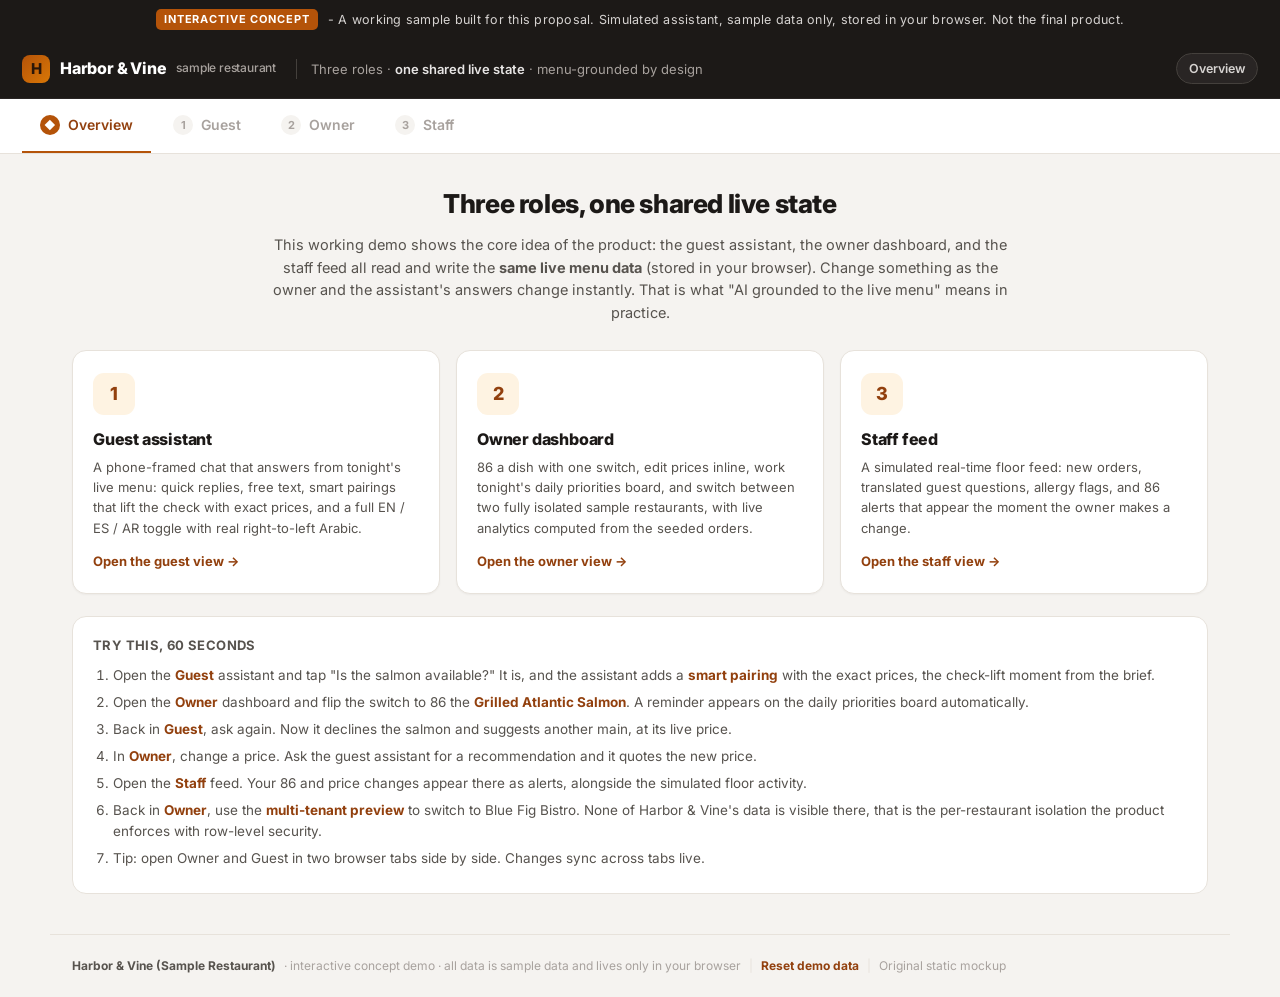
==== commit f8f028ab: "Add smart pairings, QR entry, daily priorities, and multi-tenant preview - Guest: smart-pairing bubb" ====
--- a/index.html
+++ b/index.html
@@ -37,13 +37,13 @@
     <a class="lcard" href="guest.html">
       <div class="lic">1</div>
       <h3>Guest assistant</h3>
-      <p>A phone-framed chat that answers from tonight's live menu. Quick replies, free text, and a full EN / ES / AR language toggle with real right-to-left Arabic.</p>
+      <p>A phone-framed chat that answers from tonight's live menu: quick replies, free text, smart pairings that lift the check with exact prices, and a full EN / ES / AR toggle with real right-to-left Arabic.</p>
       <span class="go">Open the guest view →</span>
     </a>
     <a class="lcard" href="owner.html">
       <div class="lic">2</div>
       <h3>Owner dashboard</h3>
-      <p>86 a dish with one switch, edit prices inline, and watch live analytics: covers, average check, top seller, sales by hour, and language coverage.</p>
+      <p>86 a dish with one switch, edit prices inline, work tonight's daily priorities board, and switch between two fully isolated sample restaurants, with live analytics computed from the seeded orders.</p>
       <span class="go">Open the owner view →</span>
     </a>
     <a class="lcard" href="staff.html">
@@ -57,10 +57,12 @@
   <div class="try">
     <h4>Try this, 60 seconds</h4>
     <ol>
-      <li>Open the <b>Owner</b> dashboard and flip the switch to 86 the <b>Grilled Atlantic Salmon</b>.</li>
-      <li>Open the <b>Guest</b> assistant and tap "Is the salmon available?" It now says the salmon is off tonight and suggests another main, at its live price.</li>
-      <li>Back in <b>Owner</b>, change a price. Ask the guest assistant for a recommendation and it quotes the new price.</li>
+      <li>Open the <b>Guest</b> assistant and tap "Is the salmon available?" It is, and the assistant adds a <b>smart pairing</b> with the exact prices, the check-lift moment from the brief.</li>
+      <li>Open the <b>Owner</b> dashboard and flip the switch to 86 the <b>Grilled Atlantic Salmon</b>. A reminder appears on the daily priorities board automatically.</li>
+      <li>Back in <b>Guest</b>, ask again. Now it declines the salmon and suggests another main, at its live price.</li>
+      <li>In <b>Owner</b>, change a price. Ask the guest assistant for a recommendation and it quotes the new price.</li>
       <li>Open the <b>Staff</b> feed. Your 86 and price changes appear there as alerts, alongside the simulated floor activity.</li>
+      <li>Back in <b>Owner</b>, use the <b>multi-tenant preview</b> to switch to Blue Fig Bistro. None of Harbor &amp; Vine's data is visible there, that is the per-restaurant isolation the product enforces with row-level security.</li>
       <li>Tip: open Owner and Guest in two browser tabs side by side. Changes sync across tabs live.</li>
     </ol>
   </div>
--- a/shared/styles.css
+++ b/shared/styles.css
@@ -189,6 +189,32 @@
 .empty{padding:34px 20px;text-align:center;color:var(--ink3);font-size:13px;}
 .empty b{display:block;color:var(--ink2);font-size:14px;margin-bottom:4px;}
 
+/* ===== Guest: simulated QR entry strip ===== */
+.qr{margin:10px 12px 0;font-size:11px;color:var(--info);background:var(--info-bg);border:1px solid #cffafe;border-radius:8px;padding:6px 10px;line-height:1.45;}
+
+/* ===== Guest: smart pairing bubble ===== */
+.b.ai.pairb{border-color:#fbe3c4;background:var(--accent-soft);}
+.ptag{display:block;font-size:9.5px;font-weight:800;letter-spacing:.06em;text-transform:uppercase;color:var(--accent-d);margin-bottom:4px;}
+
+/* ===== Owner: daily priorities ===== */
+.prio{display:flex;gap:10px;align-items:flex-start;padding:11px 18px;border-top:1px solid #f4f1ec;font-size:13px;color:var(--ink);cursor:pointer;}
+.prio:first-of-type{border-top:0;}
+.prio input{margin-top:2px;accent-color:var(--accent);width:15px;height:15px;flex:0 0 15px;cursor:pointer;}
+.prio.done span{color:var(--ink3);text-decoration:line-through;}
+.prio.auto{cursor:default;color:var(--ink2);}
+.abadge{font-size:9px;font-weight:800;letter-spacing:.06em;text-transform:uppercase;color:var(--warn);background:var(--warn-bg);border:1px solid #fde68a;border-radius:4px;padding:1px 6px;flex:0 0 auto;margin-top:2px;}
+
+/* ===== Owner: multi-tenant preview bar ===== */
+.tenantbar{background:var(--panel);border:1px solid var(--line);border-radius:14px;padding:14px 18px;margin:0 0 20px;display:flex;flex-wrap:wrap;gap:10px 14px;align-items:center;box-shadow:0 1px 2px rgba(28,25,23,.04);}
+.tenantbar .tlab{font-size:12.5px;color:var(--ink2);min-width:0;}
+.tenantbar .tlab b{color:var(--ink);}
+.tbtns{display:flex;gap:8px;flex-wrap:wrap;}
+button.tbtn{font-size:12.5px;font-weight:700;border:1px solid var(--line);background:#fff;color:var(--ink2);border-radius:999px;padding:6px 14px;cursor:pointer;transition:.15s;}
+button.tbtn:hover{border-color:var(--accent);color:var(--accent-d);}
+button.tbtn.on{background:var(--ink);border-color:var(--ink);color:#fff;}
+button.tbtn:focus-visible{outline:2px solid var(--accent);outline-offset:1px;}
+.tenantbar .tnote{flex-basis:100%;font-size:11.5px;color:var(--ink3);}
+
 /* ===== Footer ===== */
 .foot{max-width:1180px;margin:0 auto;padding:22px;color:var(--ink3);font-size:12px;border-top:1px solid var(--line);display:flex;gap:8px;flex-wrap:wrap;align-items:center;}
 .foot b{color:var(--ink2);}
